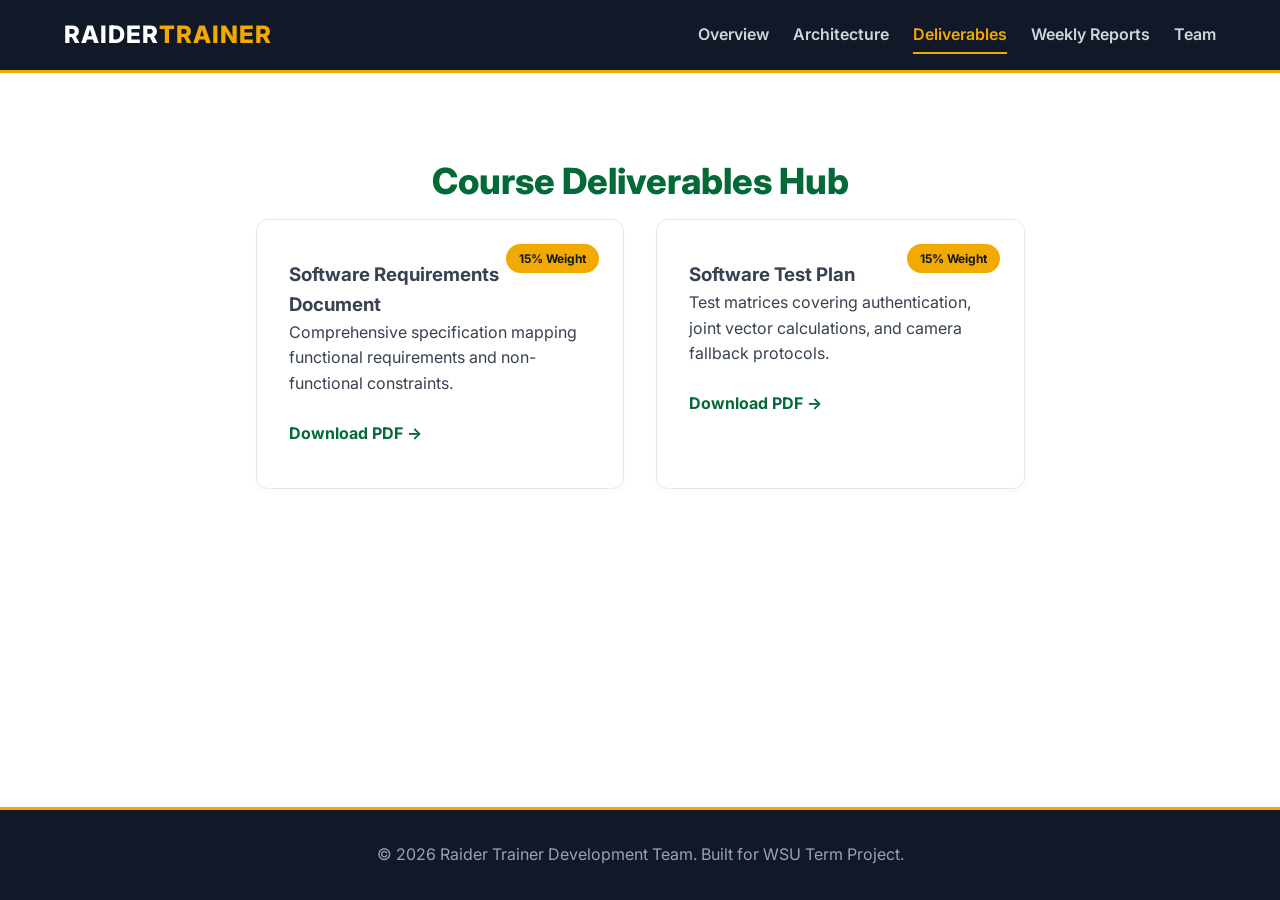
==== deliverables.html @ cd7f5178 "Added .html, .css, and .js files for the website" ====
<!DOCTYPE html>
<html lang="en">
<head>
    <meta charset="UTF-8">
    <meta name="viewport" content="width=device-width, initial-scale=1.0">
    <title>Raider Trainer | Deliverables</title>
    <link rel="stylesheet" href="styles.css">
    <link rel="preconnect" href="https://fonts.googleapis.com">
    <link rel="preconnect" href="https://fonts.gstatic.com" crossorigin>
    <link href="https://fonts.googleapis.com/css2?family=Inter:wght@300;400;600;700;800&display=swap" rel="stylesheet">
</head>
<body>
    <header class="navbar">
        <div class="nav-container">
            <a href="index.html" class="logo">Raider<span>Trainer</span></a>
            <button class="nav-toggle" id="navToggle">&#9776;</button>
            <nav class="nav-menu" id="navMenu">
                <ul>
                    <li><a href="index.html">Overview</a></li>
                    <li><a href="architecture.html">Architecture</a></li>
                    <li><a href="deliverables.html" class="active">Deliverables</a></li>
                    <li><a href="reports.html">Weekly Reports</a></li>
                    <li><a href="team.html">Team</a></li>
                </ul>
            </nav>
        </div>
    </header>

    <section class="section container">
        <h2 class="section-title">Course Deliverables Hub</h2>
        <div class="deliverables-grid">
            <div class="deliverable-card">
                <span class="weight-tag">15% Weight</span>
                <h3>Software Requirements Document</h3>
                <p>Comprehensive specification mapping functional requirements and non-functional constraints.</p>
                <a href="assets/Requirements.pdf" class="doc-link">Download PDF &rarr;</a>
            </div>
            <div class="deliverable-card">
                <span class="weight-tag">15% Weight</span>
                <h3>Software Test Plan</h3>
                <p>Test matrices covering authentication, joint vector calculations, and camera fallback protocols.</p>
                <a href="assets/Test_Plan.pdf" class="doc-link">Download PDF &rarr;</a>
            </div>
        </div>
    </section>
    
    <footer>
        <div class="container footer-content">
            <p>&copy; 2026 Raider Trainer Development Team. Built for WSU Term Project.</p>
        </div>
    </footer>
    <script src="script.js"></script>
</body>
</html>
---- styles.css ----
/* WSU Theme Variables */
:root {
    --wsu-green: #026937;
    --wsu-green-dark: #014d28;
    --wsu-gold: #F2A900;
    --wsu-gold-light: #ffc436;
    
    --dark-color: #1a1c20;
    --darker-color: #111827;
    --light-bg: #f3f4f6;
    --white: #ffffff;
    --text-color: #374151;
    --border-color: #e5e7eb;
    
    --font-family: 'Inter', -apple-system, BlinkMacSystemFont, sans-serif;
    --transition: all 0.3s ease;
}

* { margin: 0; padding: 0; box-sizing: border-box; }

body {
    font-family: var(--font-family);
    line-height: 1.6;
    color: var(--text-color);
    background-color: var(--white);
    min-height: 100vh;
    display: flex;
    flex-direction: column;
}

.container { max-width: 1200px; margin: 0 auto; padding: 0 1.5rem; flex-grow: 1; }

/* Navigation */
.navbar { background-color: var(--darker-color); position: sticky; top: 0; z-index: 1000; border-bottom: 3px solid var(--wsu-gold); }
.nav-container { display: flex; justify-content: space-between; align-items: center; padding: 1rem 1.5rem; max-width: 1200px; margin: 0 auto; }
.logo { font-size: 1.5rem; font-weight: 800; color: var(--white); text-decoration: none; text-transform: uppercase; letter-spacing: 1px;}
.logo span { color: var(--wsu-gold); }

.nav-menu ul { display: flex; list-style: none; gap: 1.5rem; }
.nav-menu a { color: #d1d5db; text-decoration: none; font-weight: 600; transition: var(--transition); padding: 0.5rem 0;}
.nav-menu a:hover, .nav-menu a.active { color: var(--wsu-gold); border-bottom: 2px solid var(--wsu-gold); }
.nav-toggle { display: none; background: none; border: none; color: white; font-size: 1.5rem; cursor: pointer; }

/* Hero Section */
.hero { background: linear-gradient(135deg, var(--darker-color), var(--wsu-green-dark)); color: white; padding: 7rem 1.5rem; text-align: center; border-bottom: 5px solid var(--wsu-gold); }
.badge { background: rgba(242, 169, 0, 0.2); color: var(--wsu-gold); padding: 0.5rem 1.2rem; border-radius: 20px; font-weight: 700; text-transform: uppercase; font-size: 0.85rem; letter-spacing: 1px; border: 1px solid var(--wsu-gold);}
.hero h1 { font-size: 3rem; margin: 1.5rem 0 1rem 0; font-weight: 800; line-height: 1.2; }
.hero p { font-size: 1.2rem; color: #e5e7eb; max-width: 700px; margin: 0 auto 2.5rem auto; }

.hero-buttons { display: flex; justify-content: center; gap: 1rem; flex-wrap: wrap; }
.btn { padding: 0.8rem 2rem; border-radius: 6px; text-decoration: none; font-weight: 700; transition: var(--transition); display: inline-block; }
.btn-primary { background-color: var(--wsu-gold); color: var(--darker-color); }
.btn-primary:hover { background-color: var(--wsu-gold-light); transform: translateY(-2px); }
.btn-outline { border: 2px solid var(--wsu-gold); color: var(--wsu-gold); }
.btn-outline:hover { background-color: rgba(242, 169, 0, 0.1); transform: translateY(-2px); }

/* General Sections */
.section { padding: 5rem 0; }
.bg-alt { background-color: var(--light-bg); border-top: 1px solid var(--border-color); border-bottom: 1px solid var(--border-color); }
.section-title { font-size: 2.25rem; color: var(--wsu-green); text-align: center; margin-bottom: 0.5rem; font-weight: 800; }
.section-subtitle { text-align: center; color: #6b7280; max-width: 650px; margin: 0 auto 3rem auto; font-size: 1.1rem; }

/* Grid Layouts */
.card-grid, .arch-tech-grid, .deliverables-grid, .team-grid {
    display: grid;
    grid-template-columns: repeat(auto-fit, minmax(280px, 1fr));
    gap: 2rem;
}

.card, .tech-item, .deliverable-card, .team-card {
    background: var(--white);
    padding: 2.5rem 2rem;
    border-radius: 12px;
    border: 1px solid var(--border-color);
    box-shadow: 0 4px 6px rgba(0,0,0,0.02);
    transition: var(--transition);
}

.card:hover, .deliverable-card:hover, .team-card:hover {
    transform: translateY(-5px);
    box-shadow: 0 12px 20px rgba(0,0,0,0.08);
    border-color: var(--wsu-green);
}

.card-icon { font-size: 2.5rem; margin-bottom: 1rem; }
.card h3 { color: var(--darker-color); margin-bottom: 1rem; font-size: 1.25rem; }

/* Feature Split Cards (For GIFs) */
.feature-grid { display: flex; flex-direction: column; gap: 4rem; margin-top: 3rem; }
.feature-card { display: flex; align-items: center; gap: 3rem; background: var(--white); border-radius: 12px; border: 1px solid var(--border-color); overflow: hidden; box-shadow: 0 4px 15px rgba(0,0,0,0.05); }
.feature-card.reverse { flex-direction: row-reverse; }
.feature-media { flex: 1; background: var(--darker-color); display: flex; justify-content: center; padding: 2rem; }
.feature-media img { width: 100%; max-width: 300px; border-radius: 8px; border: 3px solid #374151; }
.feature-text { flex: 1.2; padding: 3rem; }
.feature-text h3 { color: var(--wsu-green); font-size: 1.8rem; margin-bottom: 1rem; font-weight: 800; }
.feature-text p { font-size: 1.1rem; color: #4b5563; }

/* Architecture Box */
.arch-box { background: var(--white); padding: 3rem; border-radius: 12px; border: 1px solid var(--border-color); border-top: 5px solid var(--wsu-green); box-shadow: 0 10px 25px rgba(0,0,0,0.05); }
.tech-item h4 { color: var(--wsu-gold); margin-bottom: 0.5rem; font-size: 1.2rem; background: var(--darker-color); display: inline-block; padding: 0.3rem 0.8rem; border-radius: 4px; }

/* Team Cards */
.team-card { text-align: center; border-top: 4px solid var(--wsu-gold); }
.avatar { width: 90px; height: 90px; border-radius: 50%; background: var(--wsu-green); color: white; display: flex; align-items: center; justify-content: center; font-size: 1.8rem; font-weight: 800; margin: 0 auto 1.5rem auto; border: 4px solid var(--light-bg); box-shadow: 0 4px 10px rgba(0,0,0,0.1);}
.team-card h3 { font-size: 1.4rem; color: var(--darker-color); margin-bottom: 0.2rem; }
.role { color: var(--wsu-green); font-weight: 700; margin-bottom: 1.2rem; text-transform: uppercase; font-size: 0.85rem; letter-spacing: 1px; }

/* Deliverables */
.deliverable-card { position: relative; }
.weight-tag { position: absolute; top: 1.5rem; right: 1.5rem; background: var(--wsu-gold); color: var(--darker-color); font-size: 0.75rem; padding: 0.3rem 0.8rem; border-radius: 20px; font-weight: 700; }
.doc-link { display: inline-block; margin-top: 1.5rem; color: var(--wsu-green); font-weight: 700; text-decoration: none; border-bottom: 2px solid transparent; transition: var(--transition); }
.doc-link:hover { color: var(--wsu-green-dark); border-bottom-color: var(--wsu-green-dark); }

/* Accordion */
.accordion { max-width: 900px; margin: 0 auto; }
.accordion-item { border: 1px solid var(--border-color); margin-bottom: 1rem; border-radius: 8px; background: var(--white); box-shadow: 0 2px 4px rgba(0,0,0,0.02); overflow: hidden; }
.accordion-header { width: 100%; padding: 1.5rem; display: flex; justify-content: space-between; align-items: center; background: none; border: none; font-size: 1.1rem; font-weight: 700; cursor: pointer; color: var(--darker-color); transition: var(--transition); }
.accordion-header:hover { background-color: var(--light-bg); color: var(--wsu-green); }
.accordion-content { padding: 0 1.5rem; max-height: 0; overflow: hidden; transition: max-height 0.4s ease, padding 0.4s ease; background: #fafafa; }
.accordion-item.active .accordion-content { padding-bottom: 1.5rem; max-height: 400px; }
.accordion-item.active .icon { transform: rotate(45deg); color: var(--wsu-gold); }
.icon { font-size: 1.5rem; transition: transform 0.3s ease; color: var(--wsu-green); font-weight: bold; }

/* Footer */
footer { background: var(--darker-color); color: #9ca3af; padding: 2rem 0; text-align: center; border-top: 3px solid var(--wsu-gold); }

/* =========================================
   Terminal Window (Architecture Page)
   ========================================= */
.terminal-window { 
    background: var(--darker-color); 
    border-radius: 8px; 
    max-width: 800px; 
    margin: 0 auto; 
    box-shadow: 0 10px 30px rgba(0,0,0,0.15); 
    overflow: hidden; 
    border: 1px solid #374151; 
}
.terminal-header { 
    background: #374151; 
    padding: 0.75rem 1rem; 
    display: flex; 
    align-items: center; 
    gap: 8px; 
    position: relative; 
}
.dot { width: 12px; height: 12px; border-radius: 50%; display: inline-block; }
.dot.red { background: #ff5f56; }
.dot.yellow { background: #ffbd2e; }
.dot.green { background: #27c93f; }
.terminal-title { 
    color: #9ca3af; 
    font-size: 0.85rem; 
    font-family: monospace; 
    position: absolute; 
    width: 100%; 
    text-align: center; 
    left: 0; 
    pointer-events: none; 
}
.terminal-body { 
    padding: 1.5rem; 
    font-family: 'Courier New', Courier, monospace; 
    color: #e5e7eb; 
    font-size: 0.95rem; 
    line-height: 1.8; 
    overflow-x: auto; 
}
.prompt { color: var(--wsu-gold); margin-right: 10px; font-weight: bold; }
.comment { color: #6b7280; font-style: italic; }

/* =========================================
   Video Player Container (Index Page)
   ========================================= */
.video-container {
    max-width: 900px;
    margin: 0 auto;
    border-radius: 12px;
    overflow: hidden;
    box-shadow: 0 10px 30px rgba(0,0,0,0.1);
    border: 4px solid var(--darker-color);
    background: var(--darker-color);
}
.video-container video {
    width: 100%;
    display: block;
    border-radius: 8px;
}

/* =========================================
   Hardware Requirements Box (Index Page)
   ========================================= */
.hardware-box {
    max-width: 900px;
    margin: 0 auto;
    background: var(--white);
    padding: 2rem;
    border-radius: 8px;
    border-left: 5px solid var(--wsu-gold);
    box-shadow: 0 4px 6px rgba(0,0,0,0.02);
}
.hardware-box h3 {
    color: var(--darker-color);
    margin-bottom: 1rem;
    font-size: 1.3rem;
}
.hardware-list {
    list-style-type: disc;
    padding-left: 1.5rem;
    color: var(--text-color);
}
.hardware-list li {
    margin-bottom: 0.5rem;
    font-size: 1.05rem;
}

/* Mobile Adjustments */
@media (max-width: 900px) {
    .feature-card { flex-direction: column; }
    .feature-card.reverse { flex-direction: column; }
    .feature-text { padding: 2rem; }
    .hero h1 { font-size: 2.2rem; }
}
@media (max-width: 768px) {
    .nav-toggle { display: block; }
    .nav-menu { display: none; width: 100%; position: absolute; top: 100%; left: 0; background: var(--darker-color); padding: 1rem; border-bottom: 3px solid var(--wsu-gold); }
    .nav-menu.active { display: block; }
    .nav-menu ul { flex-direction: column; gap: 0; }
    .nav-menu a { display: block; padding: 1rem; border-bottom: 1px solid #374151; }
    .nav-menu a:hover, .nav-menu a.active { border-bottom: 1px solid var(--wsu-gold); }
}
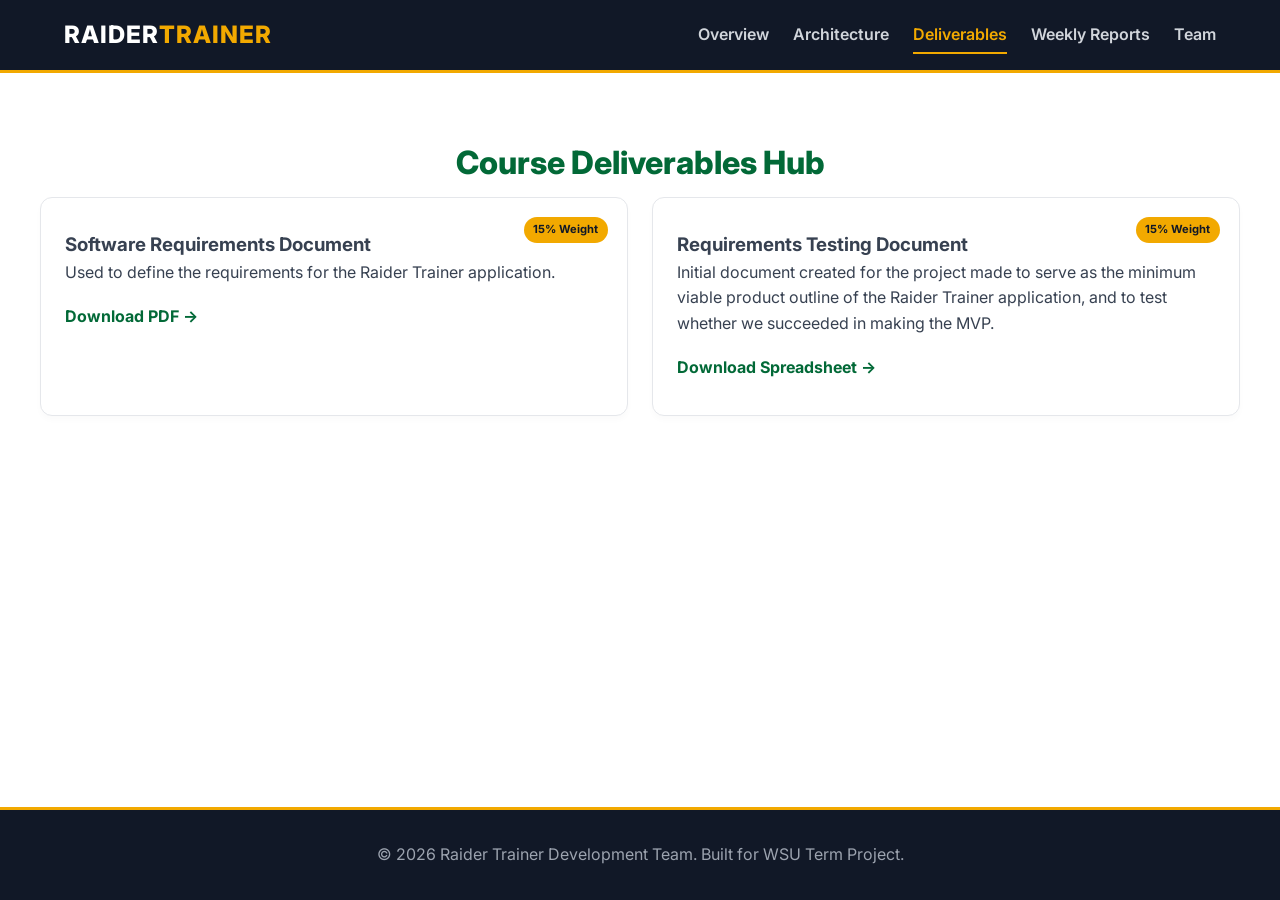
==== commit df2cc233: "Update deliverables.html to properly link to SRS and requirements testing documents Changed section " ====
--- a/deliverables.html
+++ b/deliverables.html
@@ -32,14 +32,14 @@
             <div class="deliverable-card">
                 <span class="weight-tag">15% Weight</span>
                 <h3>Software Requirements Document</h3>
-                <p>Comprehensive specification mapping functional requirements and non-functional constraints.</p>
-                <a href="assets/Requirements.pdf" class="doc-link">Download PDF &rarr;</a>
+                <p>Used to define the requirements for the Raider Trainer application.</p>
+                <a href="documents/SRS.pdf" class="doc-link">Download PDF &rarr;</a>
             </div>
             <div class="deliverable-card">
                 <span class="weight-tag">15% Weight</span>
-                <h3>Software Test Plan</h3>
-                <p>Test matrices covering authentication, joint vector calculations, and camera fallback protocols.</p>
-                <a href="assets/Test_Plan.pdf" class="doc-link">Download PDF &rarr;</a>
+                <h3>Requirements Testing Document</h3>
+                <p>Initial document created for the project made to serve as the minimum viable product outline of the Raider Trainer application, and to test whether we succeeded in making the MVP.</p>
+                <a href="documents/requirements_test.xlsx" class="doc-link">Download Spreadsheet &rarr;</a>
             </div>
         </div>
     </section>
@@ -51,4 +51,4 @@
     </footer>
     <script src="script.js"></script>
 </body>
-</html>+</html>
--- a/styles.css
+++ b/styles.css
@@ -26,13 +26,20 @@
     min-height: 100vh;
     display: flex;
     flex-direction: column;
-}
-
-.container { max-width: 1200px; margin: 0 auto; padding: 0 1.5rem; flex-grow: 1; }
+    overflow-x: hidden; /* Prevents global horizontal side-scrolling */
+}
+
+.container { 
+    max-width: 1200px; 
+    margin: 0 auto; 
+    padding: 0 1.5rem; 
+    flex-grow: 1; 
+    width: 100%;
+}
 
 /* Navigation */
-.navbar { background-color: var(--darker-color); position: sticky; top: 0; z-index: 1000; border-bottom: 3px solid var(--wsu-gold); }
-.nav-container { display: flex; justify-content: space-between; align-items: center; padding: 1rem 1.5rem; max-width: 1200px; margin: 0 auto; }
+.navbar { background-color: var(--darker-color); position: sticky; top: 0; z-index: 1000; border-bottom: 3px solid var(--wsu-gold); width: 100%; }
+.nav-container { display: flex; justify-content: space-between; align-items: center; padding: 1rem 1.5rem; max-width: 1200px; margin: 0 auto; width: 100%; }
 .logo { font-size: 1.5rem; font-weight: 800; color: var(--white); text-decoration: none; text-transform: uppercase; letter-spacing: 1px;}
 .logo span { color: var(--wsu-gold); }
 
@@ -42,34 +49,48 @@
 .nav-toggle { display: none; background: none; border: none; color: white; font-size: 1.5rem; cursor: pointer; }
 
 /* Hero Section */
-.hero { background: linear-gradient(135deg, var(--darker-color), var(--wsu-green-dark)); color: white; padding: 7rem 1.5rem; text-align: center; border-bottom: 5px solid var(--wsu-gold); }
-.badge { background: rgba(242, 169, 0, 0.2); color: var(--wsu-gold); padding: 0.5rem 1.2rem; border-radius: 20px; font-weight: 700; text-transform: uppercase; font-size: 0.85rem; letter-spacing: 1px; border: 1px solid var(--wsu-gold);}
-.hero h1 { font-size: 3rem; margin: 1.5rem 0 1rem 0; font-weight: 800; line-height: 1.2; }
-.hero p { font-size: 1.2rem; color: #e5e7eb; max-width: 700px; margin: 0 auto 2.5rem auto; }
+.hero { background: linear-gradient(135deg, var(--darker-color), var(--wsu-green-dark)); color: white; padding: 5rem 1rem; text-align: center; border-bottom: 5px solid var(--wsu-gold); }
+.badge { 
+    background: rgba(242, 169, 0, 0.2); 
+    color: var(--wsu-gold); 
+    padding: 0.6rem 1rem; 
+    border-radius: 20px; 
+    font-weight: 700; 
+    text-transform: uppercase; 
+    font-size: 0.75rem; 
+    letter-spacing: 0.5px; 
+    border: 1px solid var(--wsu-gold);
+    display: inline-block;
+    max-width: 100%;
+    white-space: normal; /* Allows badge text to wrap cleanly on phones without overflowing */
+    line-height: 1.4;
+}
+.hero h1 { font-size: 2.5rem; margin: 1.2rem 0 1rem 0; font-weight: 800; line-height: 1.2; }
+.hero p { font-size: 1.1rem; color: #e5e7eb; max-width: 700px; margin: 0 auto 2rem auto; }
 
 .hero-buttons { display: flex; justify-content: center; gap: 1rem; flex-wrap: wrap; }
-.btn { padding: 0.8rem 2rem; border-radius: 6px; text-decoration: none; font-weight: 700; transition: var(--transition); display: inline-block; }
+.btn { padding: 0.8rem 1.8rem; border-radius: 6px; text-decoration: none; font-weight: 700; transition: var(--transition); display: inline-block; text-align: center; }
 .btn-primary { background-color: var(--wsu-gold); color: var(--darker-color); }
 .btn-primary:hover { background-color: var(--wsu-gold-light); transform: translateY(-2px); }
 .btn-outline { border: 2px solid var(--wsu-gold); color: var(--wsu-gold); }
 .btn-outline:hover { background-color: rgba(242, 169, 0, 0.1); transform: translateY(-2px); }
 
 /* General Sections */
-.section { padding: 5rem 0; }
+.section { padding: 4rem 0; }
 .bg-alt { background-color: var(--light-bg); border-top: 1px solid var(--border-color); border-bottom: 1px solid var(--border-color); }
-.section-title { font-size: 2.25rem; color: var(--wsu-green); text-align: center; margin-bottom: 0.5rem; font-weight: 800; }
-.section-subtitle { text-align: center; color: #6b7280; max-width: 650px; margin: 0 auto 3rem auto; font-size: 1.1rem; }
+.section-title { font-size: 2rem; color: var(--wsu-green); text-align: center; margin-bottom: 0.5rem; font-weight: 800; }
+.section-subtitle { text-align: center; color: #6b7280; max-width: 650px; margin: 0 auto 2.5rem auto; font-size: 1rem; padding: 0 1rem; }
 
 /* Grid Layouts */
 .card-grid, .arch-tech-grid, .deliverables-grid, .team-grid {
     display: grid;
-    grid-template-columns: repeat(auto-fit, minmax(280px, 1fr));
-    gap: 2rem;
+    grid-template-columns: repeat(auto-fit, minmax(260px, 1fr));
+    gap: 1.5rem;
 }
 
 .card, .tech-item, .deliverable-card, .team-card {
     background: var(--white);
-    padding: 2.5rem 2rem;
+    padding: 2rem 1.5rem;
     border-radius: 12px;
     border: 1px solid var(--border-color);
     box-shadow: 0 4px 6px rgba(0,0,0,0.02);
@@ -82,47 +103,47 @@
     border-color: var(--wsu-green);
 }
 
-.card-icon { font-size: 2.5rem; margin-bottom: 1rem; }
-.card h3 { color: var(--darker-color); margin-bottom: 1rem; font-size: 1.25rem; }
+.card-icon { font-size: 2.2rem; margin-bottom: 1rem; }
+.card h3 { color: var(--darker-color); margin-bottom: 1rem; font-size: 1.2rem; }
 
 /* Feature Split Cards (For GIFs) */
-.feature-grid { display: flex; flex-direction: column; gap: 4rem; margin-top: 3rem; }
-.feature-card { display: flex; align-items: center; gap: 3rem; background: var(--white); border-radius: 12px; border: 1px solid var(--border-color); overflow: hidden; box-shadow: 0 4px 15px rgba(0,0,0,0.05); }
+.feature-grid { display: flex; flex-direction: column; gap: 3rem; margin-top: 2rem; }
+.feature-card { display: flex; align-items: center; gap: 2rem; background: var(--white); border-radius: 12px; border: 1px solid var(--border-color); overflow: hidden; box-shadow: 0 4px 15px rgba(0,0,0,0.05); }
 .feature-card.reverse { flex-direction: row-reverse; }
-.feature-media { flex: 1; background: var(--darker-color); display: flex; justify-content: center; padding: 2rem; }
-.feature-media img { width: 100%; max-width: 300px; border-radius: 8px; border: 3px solid #374151; }
-.feature-text { flex: 1.2; padding: 3rem; }
-.feature-text h3 { color: var(--wsu-green); font-size: 1.8rem; margin-bottom: 1rem; font-weight: 800; }
-.feature-text p { font-size: 1.1rem; color: #4b5563; }
+.feature-media { flex: 1; background: var(--darker-color); display: flex; justify-content: center; padding: 1.5rem; width: 100%; }
+.feature-media img { width: 100%; max-width: 260px; height: auto; border-radius: 8px; border: 3px solid #374151; }
+.feature-text { flex: 1.2; padding: 2rem; }
+.feature-text h3 { color: var(--wsu-green); font-size: 1.5rem; margin-bottom: 0.75rem; font-weight: 800; }
+.feature-text p { font-size: 1rem; color: #4b5563; }
 
 /* Architecture Box */
-.arch-box { background: var(--white); padding: 3rem; border-radius: 12px; border: 1px solid var(--border-color); border-top: 5px solid var(--wsu-green); box-shadow: 0 10px 25px rgba(0,0,0,0.05); }
-.tech-item h4 { color: var(--wsu-gold); margin-bottom: 0.5rem; font-size: 1.2rem; background: var(--darker-color); display: inline-block; padding: 0.3rem 0.8rem; border-radius: 4px; }
+.arch-box { background: var(--white); padding: 2rem 1.5rem; border-radius: 12px; border: 1px solid var(--border-color); border-top: 5px solid var(--wsu-green); box-shadow: 0 10px 25px rgba(0,0,0,0.05); }
+.tech-item h4 { color: var(--wsu-gold); margin-bottom: 0.5rem; font-size: 1.1rem; background: var(--darker-color); display: inline-block; padding: 0.3rem 0.8rem; border-radius: 4px; }
 
 /* Team Cards */
 .team-card { text-align: center; border-top: 4px solid var(--wsu-gold); }
-.avatar { width: 90px; height: 90px; border-radius: 50%; background: var(--wsu-green); color: white; display: flex; align-items: center; justify-content: center; font-size: 1.8rem; font-weight: 800; margin: 0 auto 1.5rem auto; border: 4px solid var(--light-bg); box-shadow: 0 4px 10px rgba(0,0,0,0.1);}
-.team-card h3 { font-size: 1.4rem; color: var(--darker-color); margin-bottom: 0.2rem; }
-.role { color: var(--wsu-green); font-weight: 700; margin-bottom: 1.2rem; text-transform: uppercase; font-size: 0.85rem; letter-spacing: 1px; }
+.avatar { width: 80px; height: 80px; border-radius: 50%; background: var(--wsu-green); color: white; display: flex; align-items: center; justify-content: center; font-size: 1.6rem; font-weight: 800; margin: 0 auto 1.2rem auto; border: 4px solid var(--light-bg); box-shadow: 0 4px 10px rgba(0,0,0,0.1); }
+.team-card h3 { font-size: 1.3rem; color: var(--darker-color); margin-bottom: 0.2rem; }
+.role { color: var(--wsu-green); font-weight: 700; margin-bottom: 1rem; text-transform: uppercase; font-size: 0.8rem; letter-spacing: 1px; }
 
 /* Deliverables */
 .deliverable-card { position: relative; }
-.weight-tag { position: absolute; top: 1.5rem; right: 1.5rem; background: var(--wsu-gold); color: var(--darker-color); font-size: 0.75rem; padding: 0.3rem 0.8rem; border-radius: 20px; font-weight: 700; }
-.doc-link { display: inline-block; margin-top: 1.5rem; color: var(--wsu-green); font-weight: 700; text-decoration: none; border-bottom: 2px solid transparent; transition: var(--transition); }
+.weight-tag { position: absolute; top: 1.2rem; right: 1.2rem; background: var(--wsu-gold); color: var(--darker-color); font-size: 0.7rem; padding: 0.25rem 0.6rem; border-radius: 20px; font-weight: 700; }
+.doc-link { display: inline-block; margin-top: 1.2rem; color: var(--wsu-green); font-weight: 700; text-decoration: none; border-bottom: 2px solid transparent; transition: var(--transition); }
 .doc-link:hover { color: var(--wsu-green-dark); border-bottom-color: var(--wsu-green-dark); }
 
 /* Accordion */
-.accordion { max-width: 900px; margin: 0 auto; }
+.accordion { max-width: 900px; margin: 0 auto; width: 100%; }
 .accordion-item { border: 1px solid var(--border-color); margin-bottom: 1rem; border-radius: 8px; background: var(--white); box-shadow: 0 2px 4px rgba(0,0,0,0.02); overflow: hidden; }
-.accordion-header { width: 100%; padding: 1.5rem; display: flex; justify-content: space-between; align-items: center; background: none; border: none; font-size: 1.1rem; font-weight: 700; cursor: pointer; color: var(--darker-color); transition: var(--transition); }
+.accordion-header { width: 100%; padding: 1.2rem; display: flex; justify-content: space-between; align-items: center; background: none; border: none; font-size: 1rem; font-weight: 700; cursor: pointer; color: var(--darker-color); transition: var(--transition); text-align: left; }
 .accordion-header:hover { background-color: var(--light-bg); color: var(--wsu-green); }
-.accordion-content { padding: 0 1.5rem; max-height: 0; overflow: hidden; transition: max-height 0.4s ease, padding 0.4s ease; background: #fafafa; }
-.accordion-item.active .accordion-content { padding-bottom: 1.5rem; max-height: 400px; }
+.accordion-content { padding: 0 1.2rem; max-height: 0; overflow: hidden; transition: max-height 0.4s ease, padding 0.4s ease; background: #fafafa; }
+.accordion-item.active .accordion-content { padding-bottom: 1.2rem; max-height: 600px; }
 .accordion-item.active .icon { transform: rotate(45deg); color: var(--wsu-gold); }
-.icon { font-size: 1.5rem; transition: transform 0.3s ease; color: var(--wsu-green); font-weight: bold; }
+.icon { font-size: 1.3rem; transition: transform 0.3s ease; color: var(--wsu-green); font-weight: bold; flex-shrink: 0; margin-left: 10px; }
 
 /* Footer */
-footer { background: var(--darker-color); color: #9ca3af; padding: 2rem 0; text-align: center; border-top: 3px solid var(--wsu-gold); }
+footer { background: var(--darker-color); color: #9ca3af; padding: 2rem 1rem; text-align: center; border-top: 3px solid var(--wsu-gold); width: 100%; }
 
 /* =========================================
    Terminal Window (Architecture Page)
@@ -135,22 +156,23 @@
     box-shadow: 0 10px 30px rgba(0,0,0,0.15); 
     overflow: hidden; 
     border: 1px solid #374151; 
+    width: 100%;
 }
 .terminal-header { 
     background: #374151; 
-    padding: 0.75rem 1rem; 
+    padding: 0.6rem 1rem; 
     display: flex; 
     align-items: center; 
     gap: 8px; 
     position: relative; 
 }
-.dot { width: 12px; height: 12px; border-radius: 50%; display: inline-block; }
+.dot { width: 10px; height: 10px; border-radius: 50%; display: inline-block; }
 .dot.red { background: #ff5f56; }
 .dot.yellow { background: #ffbd2e; }
 .dot.green { background: #27c93f; }
 .terminal-title { 
     color: #9ca3af; 
-    font-size: 0.85rem; 
+    font-size: 0.8rem; 
     font-family: monospace; 
     position: absolute; 
     width: 100%; 
@@ -159,14 +181,16 @@
     pointer-events: none; 
 }
 .terminal-body { 
-    padding: 1.5rem; 
+    padding: 1.2rem 1rem; 
     font-family: 'Courier New', Courier, monospace; 
     color: #e5e7eb; 
-    font-size: 0.95rem; 
-    line-height: 1.8; 
-    overflow-x: auto; 
-}
-.prompt { color: var(--wsu-gold); margin-right: 10px; font-weight: bold; }
+    font-size: 0.85rem; 
+    line-height: 1.7; 
+    overflow-x: auto; /* Allows code lines to scroll horizontally inside terminal without breaking page */
+    white-space: pre-wrap;
+    word-break: break-all;
+}
+.prompt { color: var(--wsu-gold); margin-right: 8px; font-weight: bold; }
 .comment { color: #6b7280; font-style: italic; }
 
 /* =========================================
@@ -180,6 +204,7 @@
     box-shadow: 0 10px 30px rgba(0,0,0,0.1);
     border: 4px solid var(--darker-color);
     background: var(--darker-color);
+    width: 100%;
 }
 .video-container video {
     width: 100%;
@@ -194,38 +219,45 @@
     max-width: 900px;
     margin: 0 auto;
     background: var(--white);
-    padding: 2rem;
+    padding: 1.5rem;
     border-radius: 8px;
     border-left: 5px solid var(--wsu-gold);
     box-shadow: 0 4px 6px rgba(0,0,0,0.02);
+    width: 100%;
 }
 .hardware-box h3 {
     color: var(--darker-color);
-    margin-bottom: 1rem;
-    font-size: 1.3rem;
+    margin-bottom: 0.75rem;
+    font-size: 1.2rem;
 }
 .hardware-list {
     list-style-type: disc;
-    padding-left: 1.5rem;
+    padding-left: 1.2rem;
     color: var(--text-color);
 }
 .hardware-list li {
-    margin-bottom: 0.5rem;
-    font-size: 1.05rem;
-}
-
-/* Mobile Adjustments */
+    margin-bottom: 0.4rem;
+    font-size: 0.95rem;
+}
+
+/* Mobile & Tablet Responsive Media Queries */
 @media (max-width: 900px) {
     .feature-card { flex-direction: column; }
     .feature-card.reverse { flex-direction: column; }
-    .feature-text { padding: 2rem; }
-    .hero h1 { font-size: 2.2rem; }
-}
+    .feature-text { padding: 1.5rem; }
+    .hero h1 { font-size: 2rem; }
+    .hero { padding: 4rem 1rem; }
+    .section { padding: 3rem 0; }
+}
+
 @media (max-width: 768px) {
     .nav-toggle { display: block; }
     .nav-menu { display: none; width: 100%; position: absolute; top: 100%; left: 0; background: var(--darker-color); padding: 1rem; border-bottom: 3px solid var(--wsu-gold); }
     .nav-menu.active { display: block; }
     .nav-menu ul { flex-direction: column; gap: 0; }
-    .nav-menu a { display: block; padding: 1rem; border-bottom: 1px solid #374151; }
+    .nav-menu a { display: block; padding: 0.8rem 1rem; border-bottom: 1px solid #374151; }
     .nav-menu a:hover, .nav-menu a.active { border-bottom: 1px solid var(--wsu-gold); }
-}+    
+    .hero-buttons { flex-direction: column; width: 100%; padding: 0 1rem; }
+    .btn { width: 100%; }
+}
